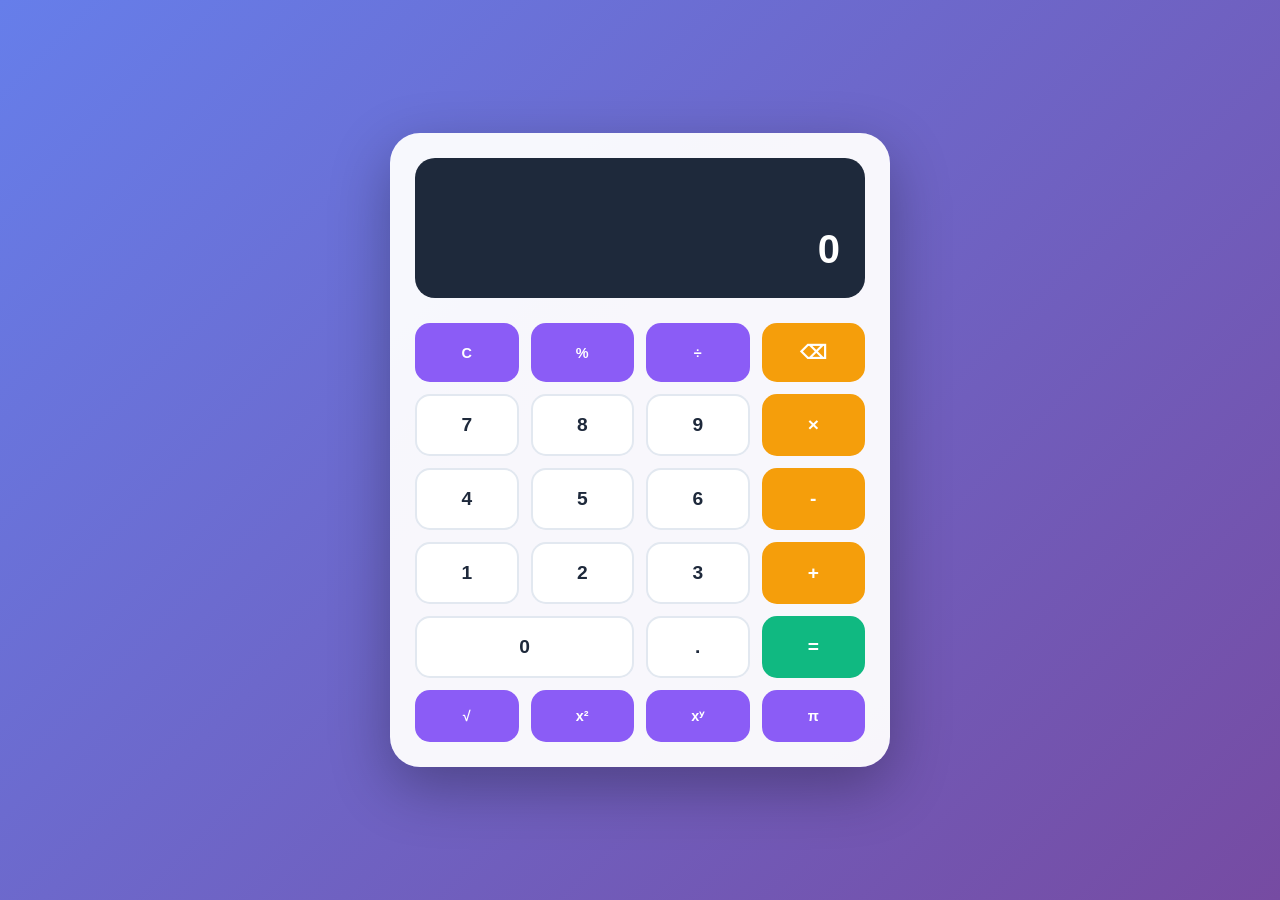
==== calculadora/index.html @ e7988349 "Projeto Calculadora curso ADS" ====
<!DOCTYPE html>
<html lang="pt-br">
<head>
    <meta charset="UTF-8">
    <meta name="viewport" content="width=device-width, initial-scale=1.0">
    <title>Calculadora Científica - Trabalho do Curso</title>
    <link rel="stylesheet" href="style.css">
</head>
<body>
    <div class="calculator">
        <div class="display">
            <div class="previous-operand" id="previousOperand"></div>
            <div class="current-operand" id="currentOperand">0</div>
        </div>
        
        <div class="buttons">
            <!-- Linha 1: Funções e operadores -->
            <button class="function" data-action="clear">C</button>
            <button class="function" data-action="percent">%</button>
            <button class="function" data-operator="/">÷</button>
            <button class="operator" data-action="delete">⌫</button>


            
            <!-- Linha 2: Números 7,8,9 e multiplicação -->
            <button class="number" data-number="7">7</button>
            <button class="number" data-number="8">8</button>
            <button class="number" data-number="9">9</button>
            <button class="operator" data-operator="*">×</button>
            
            <!-- Linha 3: Números 4,5,6 e subtração -->
            <button class="number" data-number="4">4</button>
            <button class="number" data-number="5">5</button>
            <button class="number" data-number="6">6</button>
            <button class="operator" data-operator="-">-</button>
            
            <!-- Linha 4: Números 1,2,3 e adição -->
            <button class="number" data-number="1">1</button>
            <button class="number" data-number="2">2</button>
            <button class="number" data-number="3">3</button>
            <button class="operator" data-operator="+">+</button>
            
            <!-- Linha 5: Zero, ponto, igual e funções científicas -->
            <button class="number span-2" data-number="0">0</button>
            <button class="number" data-number=".">.</button>
            <button class="equals" data-action="equals">=</button>
            
            <!-- Linha 6: Funções científicas -->
            <button class="function" data-function="sqrt">√</button>
            <button class="function" data-function="square">x²</button>
            <button class="function" data-function="power">xʸ</button>
            <button class="function" data-function="pi">π</button>
        </div>
    </div>

    <script src="script.js"></script>
</body>
</html>
---- calculadora/style.css ----
/* Reset e Configurações Globais */
* {
    margin: 0;
    padding: 0;
    box-sizing: border-box;
}

body {
    font-family: 'Segoe UI', Tahoma, Geneva, Verdana, sans-serif;
    background: linear-gradient(135deg, #667eea 0%, #764ba2 100%);
    min-height: 100vh;
    display: flex;
    justify-content: center;
    align-items: center;
    padding: 20px;
}

/* Container da Calculadora */
.calculator {
    background: rgba(255, 255, 255, 0.95);
    border-radius: 30px;
    box-shadow: 0 20px 60px rgba(0, 0, 0, 0.3);
    padding: 25px;
    width: 100%;
    max-width: 500px;
    transition: transform 0.3s ease;
}

.calculator:hover {
    transform: translateY(-5px);
}

/* Display */
.display {
    background: #1e293b;
    color: #fff;
    border-radius: 20px;
    padding: 25px;
    margin-bottom: 25px;
    text-align: right;
    word-wrap: break-word;
    word-break: break-all;
}

.previous-operand {
    color: #94a3b8;
    font-size: 1.2rem;
    min-height: 32px;
    margin-bottom: 10px;
}

.current-operand {
    color: #fff;
    font-size: 2.5rem;
    font-weight: bold;
    line-height: 1.2;
}

/* Grade de Botões - 4 colunas */
.buttons {
    display: grid;
    grid-template-columns: repeat(4, 1fr);
    gap: 12px;
}

/* Estilos Gerais dos Botões */
button {
    border: none;
    background: #f1f5f9;
    font-size: 1.2rem;
    padding: 18px 12px;
    border-radius: 15px;
    cursor: pointer;
    transition: all 0.2s ease;
    font-weight: 600;
    color: #1e293b;
}

button:hover {
    transform: scale(0.95);
    filter: brightness(0.95);
}

button:active {
    transform: scale(0.92);
}

/* Botões Especiais */
.span-2 {
    grid-column: span 2;
}

.operator {
    background: #f59e0b;
    color: white;
}

.equals {
    background: #10b981;
    color: white;
}

.function {
    background: #8b5cf6;
    color: white;
    font-size: 0.9rem;
}

.number {
    background: #ffffff;
    border: 2px solid #e2e8f0;
    font-weight: bold;
}

/* Responsividade */
@media (max-width: 600px) {
    .calculator {
        padding: 15px;
    }
    
    button {
        padding: 12px 8px;
        font-size: 1rem;
    }
    
    .current-operand {
        font-size: 1.8rem;
    }
    
    .buttons {
        gap: 8px;
    }
}

@media (max-width: 450px) {
    button {
        padding: 10px 6px;
        font-size: 0.85rem;
    }
}

/* Animações */
@keyframes fadeIn {
    from {
        opacity: 0;
        transform: translateY(20px);
    }
    to {
        opacity: 1;
        transform: translateY(0);
    }
}

.calculator {
    animation: fadeIn 0.5s ease;
}
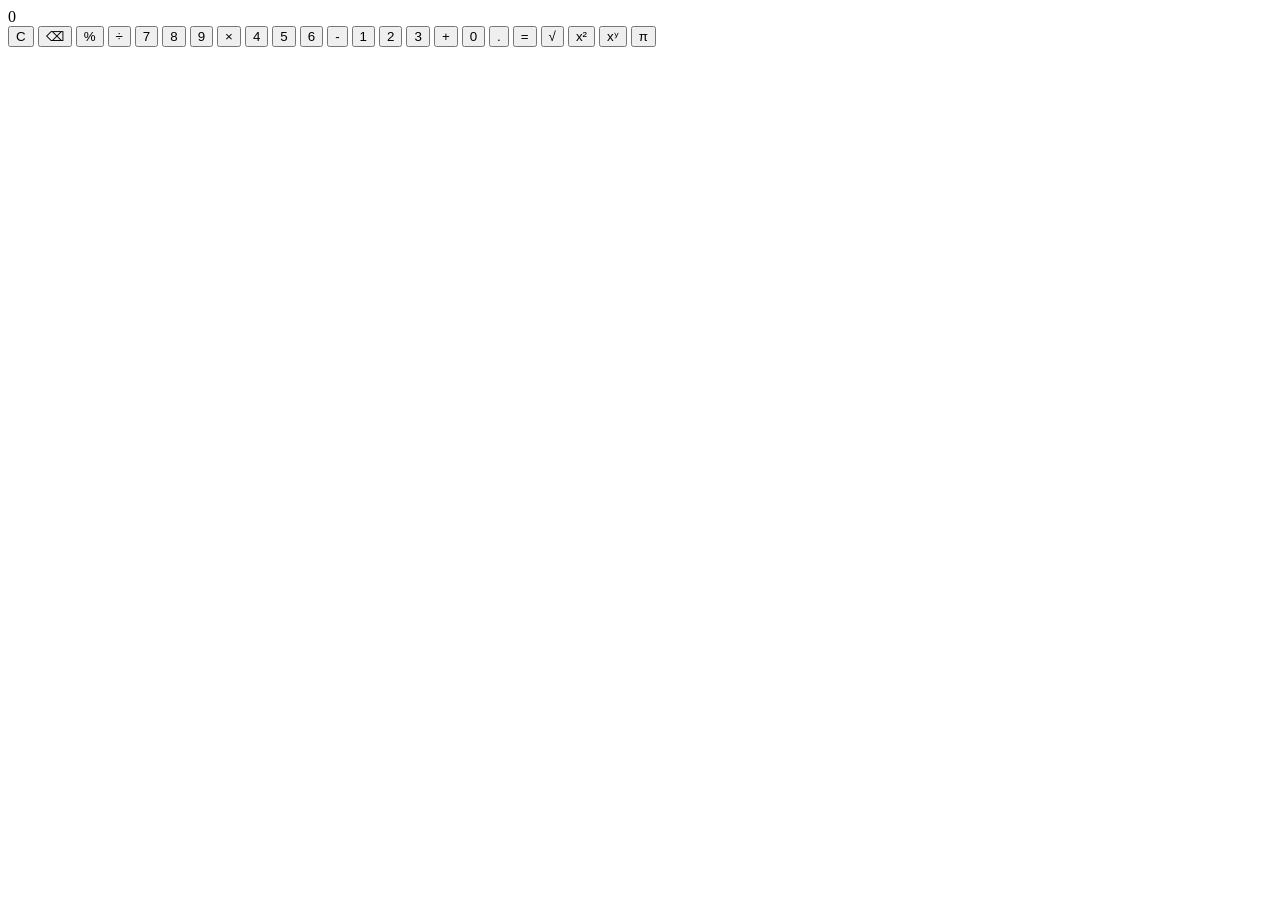
==== commit 3c41a7c6: "Novo projeto, calculadora ADS" ====
--- a/calculadora/index.html
+++ b/calculadora/index.html
@@ -3,7 +3,7 @@
 <head>
     <meta charset="UTF-8">
     <meta name="viewport" content="width=device-width, initial-scale=1.0">
-    <title>Calculadora Científica - Trabalho do Curso</title>
+    <title>Calculadora Científica</title>
     <link rel="stylesheet" href="style.css">
 </head>
 <body>
@@ -16,11 +16,9 @@
         <div class="buttons">
             <!-- Linha 1: Funções e operadores -->
             <button class="function" data-action="clear">C</button>
+            <button class="function" data-action="delete">⌫</button>
             <button class="function" data-action="percent">%</button>
-            <button class="function" data-operator="/">÷</button>
-            <button class="operator" data-action="delete">⌫</button>
-
-
+            <button class="operator" data-operator="/">÷</button>
             
             <!-- Linha 2: Números 7,8,9 e multiplicação -->
             <button class="number" data-number="7">7</button>
@@ -40,7 +38,7 @@
             <button class="number" data-number="3">3</button>
             <button class="operator" data-operator="+">+</button>
             
-            <!-- Linha 5: Zero, ponto, igual e funções científicas -->
+            <!-- Linha 5: Zero, ponto, igual -->
             <button class="number span-2" data-number="0">0</button>
             <button class="number" data-number=".">.</button>
             <button class="equals" data-action="equals">=</button>
